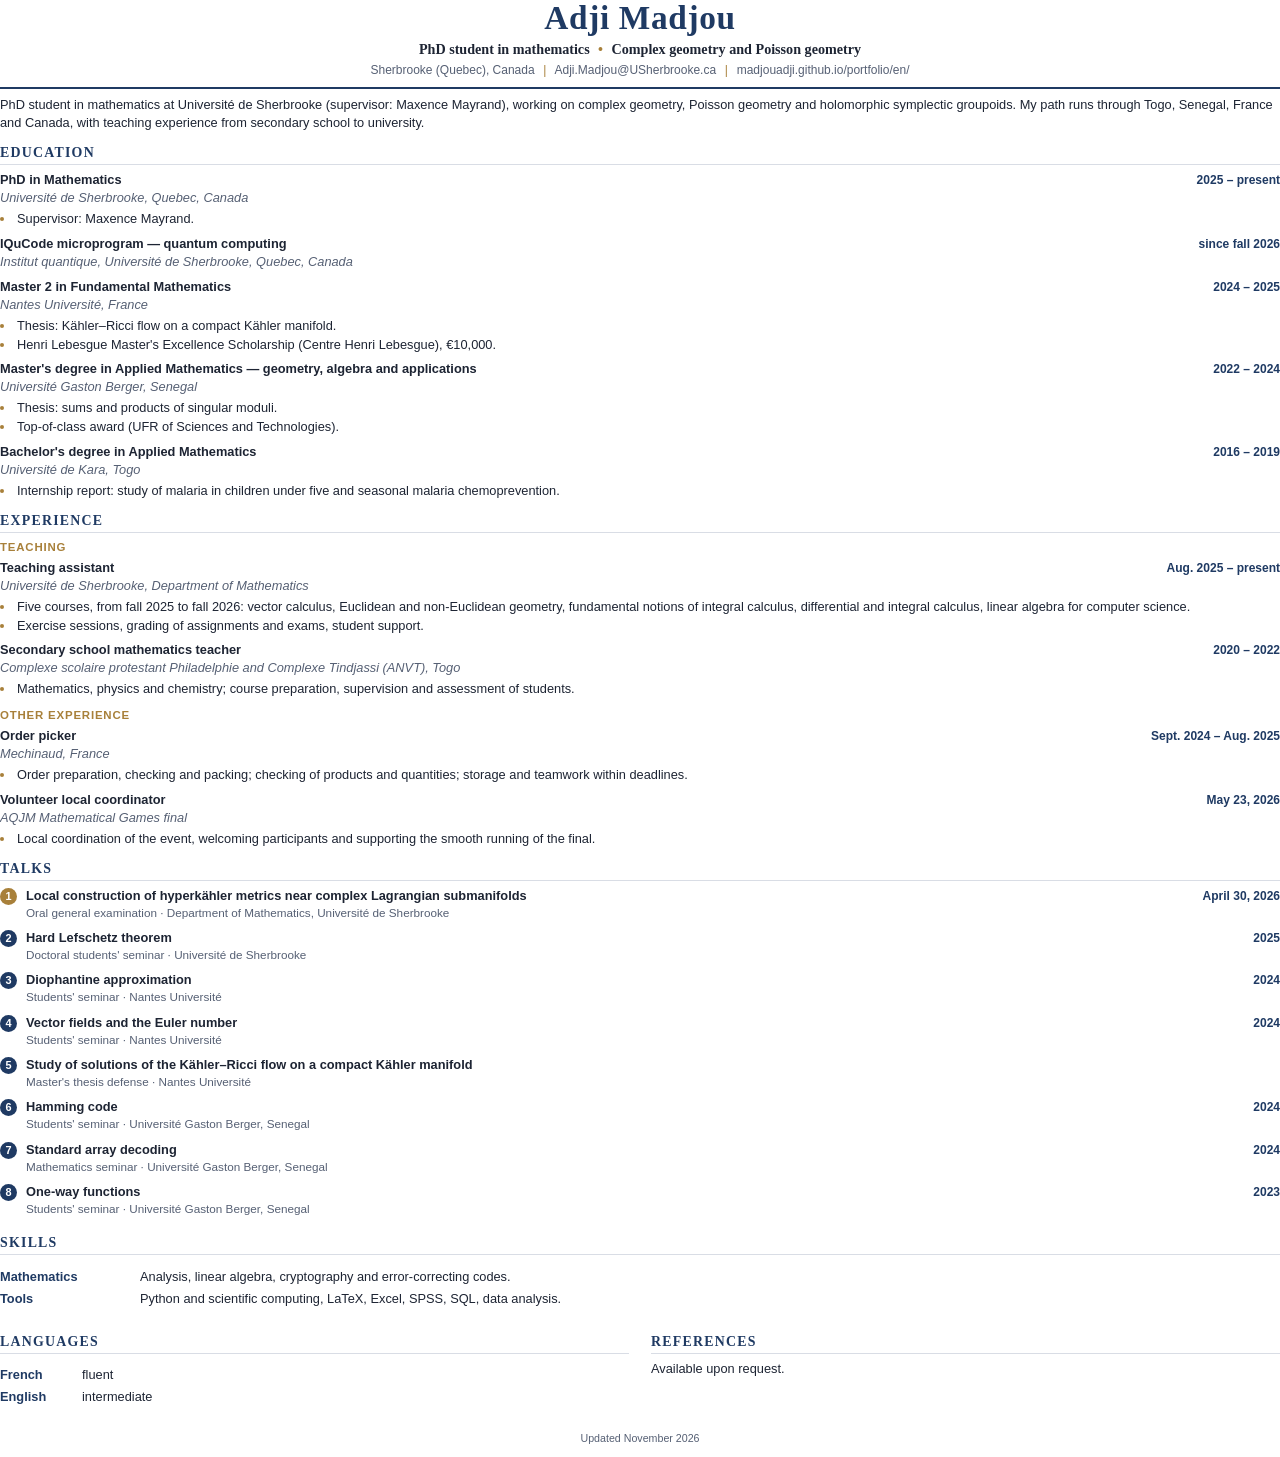
==== cv_source/cv-general-en.html @ fbb0a972 "Site bilingue français / anglais avec sélecteur de langue - pages anglaises dans en/ (research, talk" ====
<!DOCTYPE html>
<html lang="en">
<head>
<meta charset="utf-8">
<title>CV — Adji Madjou</title>
<style>
  @page { size: Letter; margin: 0.5in 0.6in 0.5in; }
  :root { --navy:#1f3a63; --gold:#a8803a; --text:#1d2433; --muted:#566074; --line:#d9dde5; }
  * { box-sizing: border-box; }
  body { margin:0; color:var(--text); font:9.6pt/1.4 "Helvetica Neue", Arial, sans-serif; -webkit-print-color-adjust:exact; print-color-adjust:exact; }
  header { text-align:center; padding-bottom:9px; border-bottom:2px solid var(--navy); margin-bottom:2px; }
  h1 { font:700 25pt/1.1 Georgia, "Times New Roman", serif; color:var(--navy); letter-spacing:.02em; margin:0 0 4px; }
  .role { font:600 10.6pt Georgia, serif; color:var(--text); margin:0 0 4px; }
  .role span { color:var(--gold); padding:0 .35em; }
  .contact { font-size:9pt; color:var(--muted); margin:0; }
  .contact span { padding:0 .45em; color:var(--gold); }
  h2 { font:700 10.4pt Georgia, serif; color:var(--navy); text-transform:uppercase; letter-spacing:.09em; margin:13px 0 6px; padding-bottom:3px; border-bottom:1px solid var(--line); break-after:avoid; }
  .entry { margin:0 0 7px; break-inside:avoid; }
  .row { display:flex; justify-content:space-between; gap:14px; align-items:baseline; }
  .title { font-weight:700; }
  .date { white-space:nowrap; font-weight:600; font-size:9pt; color:var(--navy); }
  .place { color:var(--muted); font-style:italic; margin:0; }
  ul { margin:3px 0 0; padding-left:15px; }
  li { margin:1px 0; padding-left:2px; }
  li::marker { color:var(--gold); }
  .block { break-inside:avoid; }
  .sub { margin:9px 0 4px; font-size:8.6pt; font-weight:700; text-transform:uppercase; letter-spacing:.07em; color:var(--gold); }
  .profile { margin:7px 0 0; text-align:left; hyphens:none; }
  .grid { display:grid; grid-template-columns:128px 1fr; row-gap:4px; column-gap:12px; }
  .grid dt { font-weight:700; color:var(--navy); }
  .grid dd { margin:0; }
  .two { display:grid; grid-template-columns:1fr 1fr; gap:22px; }
  .foot { margin-top:12px; font-size:8pt; color:var(--muted); text-align:center; }
  .mem { font-size:9pt; color:var(--muted); }
  ol.expo { list-style:none; counter-reset:x; padding:0; margin:0; }
  ol.expo li { counter-increment:x; position:relative; padding:0 0 5px 26px; margin:0 0 3px; break-inside:avoid; }
  ol.expo li::before { content:counter(x); position:absolute; left:0; top:1px; width:17px; height:17px; border-radius:50%; background:var(--navy); color:#fff; font:700 8.2pt/17px Arial, sans-serif; text-align:center; }
  ol.expo li:first-child::before { background:var(--gold); }
  ol.expo .xt { font-weight:700; }
  ol.expo .xv { display:block; color:var(--muted); font-size:8.8pt; }
</style>
</head>
<body>
<header>
  <h1>Adji Madjou</h1>
  <p class="role">PhD student in mathematics <span>•</span> Complex geometry and Poisson geometry</p>
  <p class="contact">Sherbrooke (Quebec), Canada <span>|</span> Adji.Madjou@USherbrooke.ca <span>|</span> madjouadji.github.io/portfolio/en/</p>
</header>

<p class="profile">PhD student in mathematics at Université de Sherbrooke (supervisor: Maxence Mayrand), working on complex geometry, Poisson geometry and holomorphic symplectic groupoids. My path runs through Togo, Senegal, France and Canada, with teaching experience from secondary school to university.</p>

<h2>Education</h2>
<div class="entry">
  <div class="row"><span class="title">PhD in Mathematics</span><span class="date">2025 – present</span></div>
  <p class="place">Université de Sherbrooke, Quebec, Canada</p>
  <ul><li>Supervisor: Maxence Mayrand.</li></ul>
</div>
<div class="entry">
  <div class="row"><span class="title">IQuCode microprogram — quantum computing</span><span class="date">since fall 2026</span></div>
  <p class="place">Institut quantique, Université de Sherbrooke, Quebec, Canada</p>
</div>
<div class="entry">
  <div class="row"><span class="title">Master 2 in Fundamental Mathematics</span><span class="date">2024 – 2025</span></div>
  <p class="place">Nantes Université, France</p>
  <ul><li>Thesis: Kähler–Ricci flow on a compact Kähler manifold.</li>
  <li>Henri Lebesgue Master's Excellence Scholarship (Centre Henri Lebesgue), €10,000.</li></ul>
</div>
<div class="entry">
  <div class="row"><span class="title">Master's degree in Applied Mathematics — geometry, algebra and applications</span><span class="date">2022 – 2024</span></div>
  <p class="place">Université Gaston Berger, Senegal</p>
  <ul><li>Thesis: sums and products of singular moduli.</li>
  <li>Top-of-class award (UFR of Sciences and Technologies).</li></ul>
</div>
<div class="entry">
  <div class="row"><span class="title">Bachelor's degree in Applied Mathematics</span><span class="date">2016 – 2019</span></div>
  <p class="place">Université de Kara, Togo</p>
  <ul><li>Internship report: study of malaria in children under five and seasonal malaria chemoprevention.</li></ul>
</div>

<h2>Experience</h2>
<p class="sub" style="margin-top:2px">Teaching</p>
<div class="entry">
  <div class="row"><span class="title">Teaching assistant</span><span class="date">Aug. 2025 – present</span></div>
  <p class="place">Université de Sherbrooke, Department of Mathematics</p>
  <ul><li>Five courses, from fall 2025 to fall 2026: vector calculus, Euclidean and non-Euclidean geometry, fundamental notions of integral calculus, differential and integral calculus, linear algebra for computer science.</li>
  <li>Exercise sessions, grading of assignments and exams, student support.</li></ul>
</div>
<div class="entry">
  <div class="row"><span class="title">Secondary school mathematics teacher</span><span class="date">2020 – 2022</span></div>
  <p class="place">Complexe scolaire protestant Philadelphie and Complexe Tindjassi (ANVT), Togo</p>
  <ul><li>Mathematics, physics and chemistry; course preparation, supervision and assessment of students.</li></ul>
</div>
<div class="block"><p class="sub">Other experience</p>
<div class="entry">
  <div class="row"><span class="title">Order picker</span><span class="date">Sept. 2024 – Aug. 2025</span></div>
  <p class="place">Mechinaud, France</p>
  <ul><li>Order preparation, checking and packing; checking of products and quantities; storage and teamwork within deadlines.</li></ul>
</div>
<div class="entry">
  <div class="row"><span class="title">Volunteer local coordinator</span><span class="date">May 23, 2026</span></div>
  <p class="place">AQJM Mathematical Games final</p>
  <ul><li>Local coordination of the event, welcoming participants and supporting the smooth running of the final.</li></ul>
</div></div>

<h2>Talks</h2>
<ol class="expo">
  <li><div class="row"><span class="xt">Local construction of hyperkähler metrics near complex Lagrangian submanifolds</span><span class="date">April 30, 2026</span></div><span class="xv">Oral general examination · Department of Mathematics, Université de Sherbrooke</span></li>
  <li><div class="row"><span class="xt">Hard Lefschetz theorem</span><span class="date">2025</span></div><span class="xv">Doctoral students' seminar · Université de Sherbrooke</span></li>
  <li><div class="row"><span class="xt">Diophantine approximation</span><span class="date">2024</span></div><span class="xv">Students' seminar · Nantes Université</span></li>
  <li><div class="row"><span class="xt">Vector fields and the Euler number</span><span class="date">2024</span></div><span class="xv">Students' seminar · Nantes Université</span></li>
  <li><div class="row"><span class="xt">Study of solutions of the Kähler–Ricci flow on a compact Kähler manifold</span></div><span class="xv">Master's thesis defense · Nantes Université</span></li>
  <li><div class="row"><span class="xt">Hamming code</span><span class="date">2024</span></div><span class="xv">Students' seminar · Université Gaston Berger, Senegal</span></li>
  <li><div class="row"><span class="xt">Standard array decoding</span><span class="date">2024</span></div><span class="xv">Mathematics seminar · Université Gaston Berger, Senegal</span></li>
  <li><div class="row"><span class="xt">One-way functions</span><span class="date">2023</span></div><span class="xv">Students' seminar · Université Gaston Berger, Senegal</span></li>
</ol>

<h2>Skills</h2>
<dl class="grid">
  <dt>Mathematics</dt><dd>Analysis, linear algebra, cryptography and error-correcting codes.</dd>
  <dt>Tools</dt><dd>Python and scientific computing, LaTeX, Excel, SPSS, SQL, data analysis.</dd>
</dl>

<div class="two">
  <div><h2>Languages</h2><dl class="grid" style="grid-template-columns:70px 1fr"><dt>French</dt><dd>fluent</dd><dt>English</dt><dd>intermediate</dd></dl></div>
  <div><h2>References</h2><p style="margin:0">Available upon request.</p></div>
</div>
<p class="foot">Updated November 2026</p>
</body>
</html>
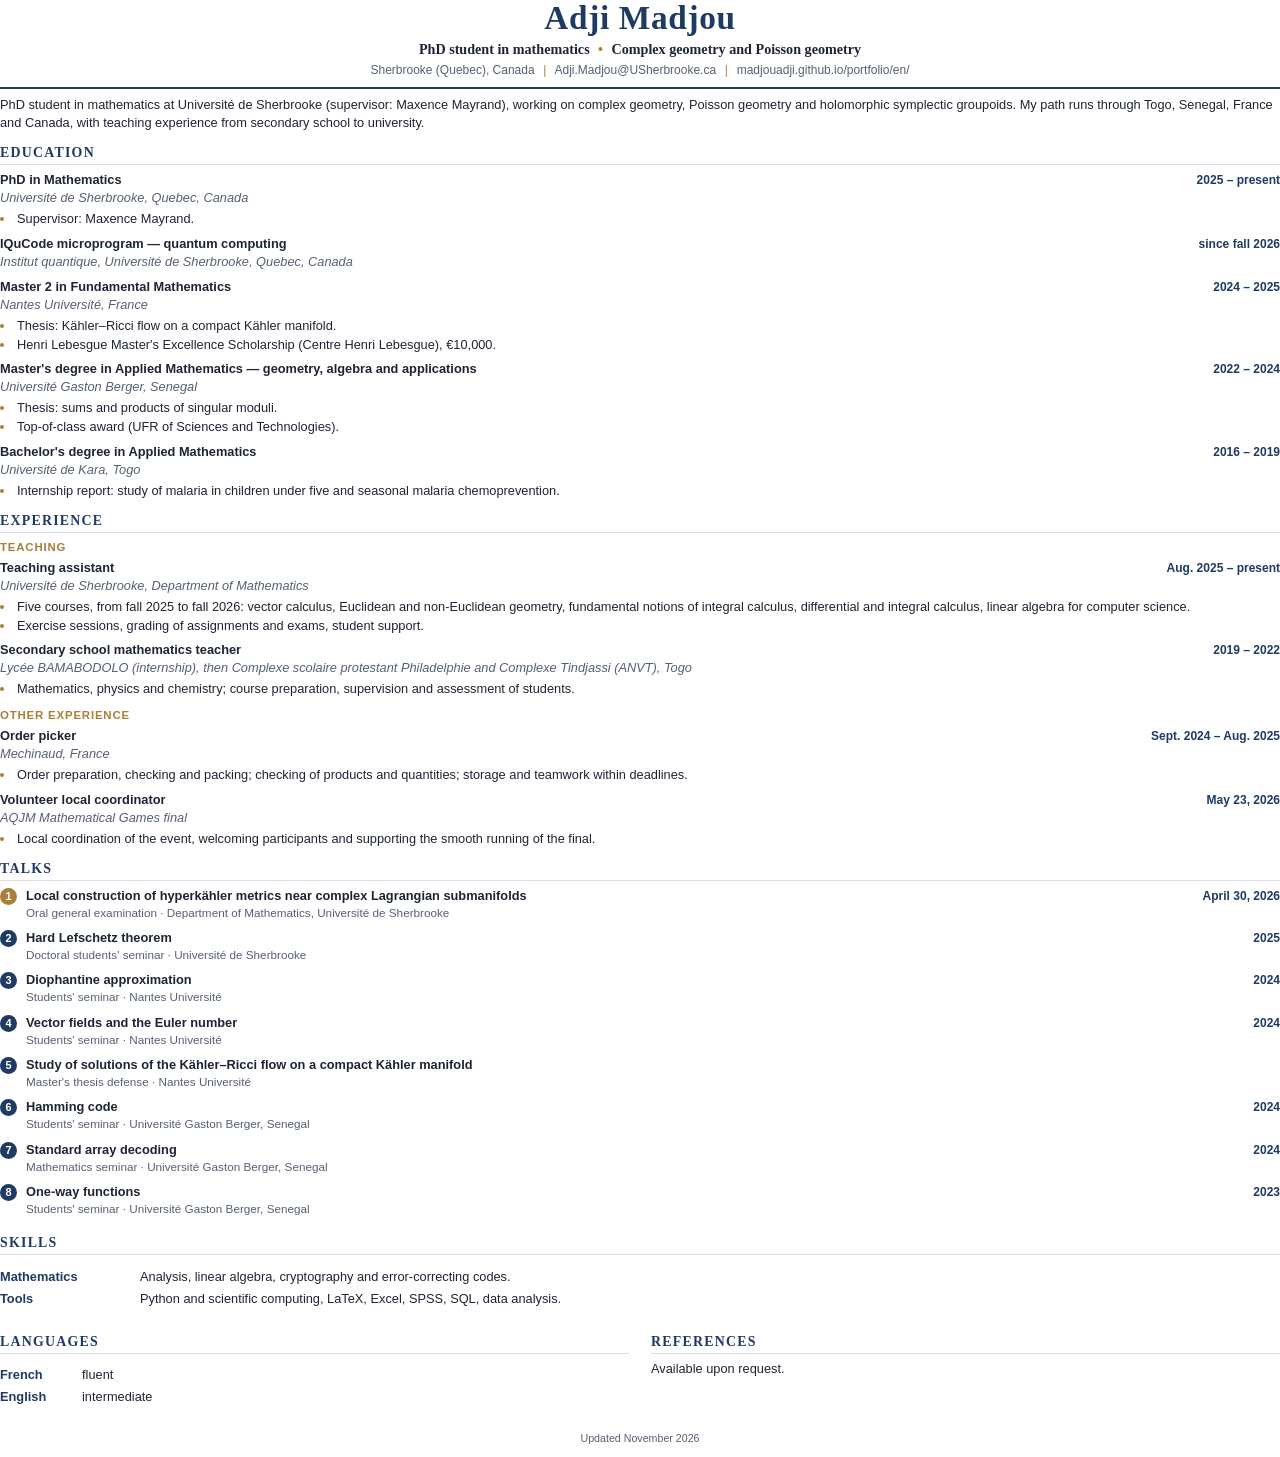
==== commit 0dc1f9be: "Enseignement au secondaire : 2019–2022, stage inclus (site et CV, FR/EN) Co-Authored-By: Claude Sonn" ====
--- a/cv_source/cv-general-en.html
+++ b/cv_source/cv-general-en.html
@@ -86,8 +86,8 @@
   <li>Exercise sessions, grading of assignments and exams, student support.</li></ul>
 </div>
 <div class="entry">
-  <div class="row"><span class="title">Secondary school mathematics teacher</span><span class="date">2020 – 2022</span></div>
-  <p class="place">Complexe scolaire protestant Philadelphie and Complexe Tindjassi (ANVT), Togo</p>
+  <div class="row"><span class="title">Secondary school mathematics teacher</span><span class="date">2019 – 2022</span></div>
+  <p class="place">Lycée BAMABODOLO (internship), then Complexe scolaire protestant Philadelphie and Complexe Tindjassi (ANVT), Togo</p>
   <ul><li>Mathematics, physics and chemistry; course preparation, supervision and assessment of students.</li></ul>
 </div>
 <div class="block"><p class="sub">Other experience</p>
